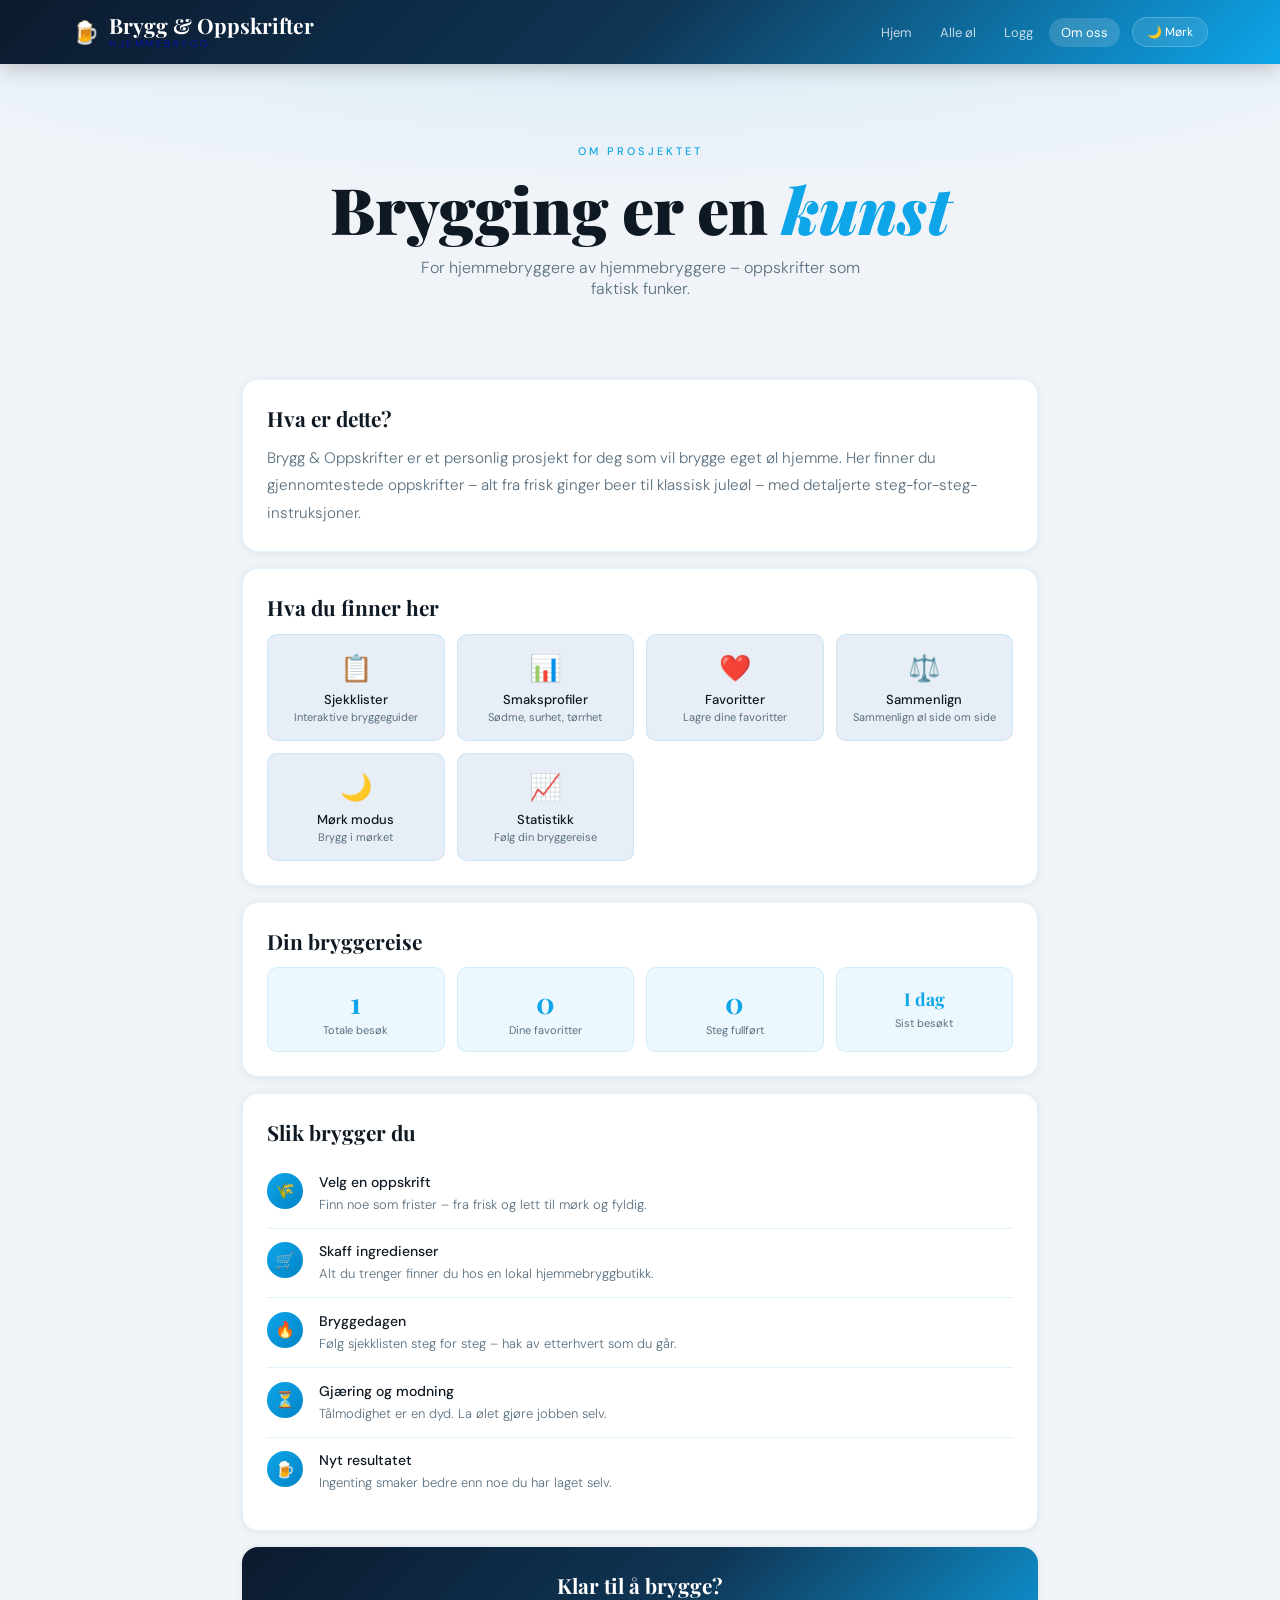
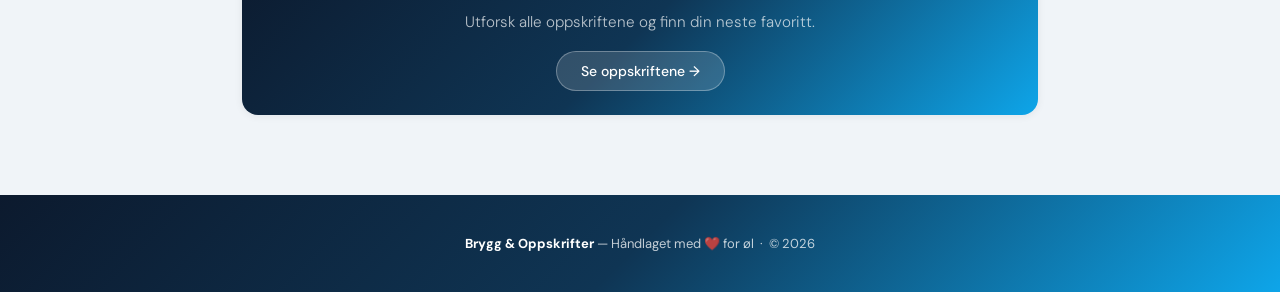
==== about.html @ 2ea3893e "første commit" ====
<!DOCTYPE html>
<html lang="no" data-theme="light">
<head>
  <meta charset="UTF-8" />
  <meta name="viewport" content="width=device-width, initial-scale=1.0" />
  <title>Om oss – Brygg & Oppskrifter</title>
  <link href="https://fonts.googleapis.com/css2?family=Playfair+Display:wght@700;900&family=DM+Sans:wght@300;400;500&display=swap" rel="stylesheet">
  <link rel="stylesheet" href="styles.css">
  <style>
    .about-main {
      max-width: 860px; margin: 0 auto; padding: 2rem 2rem 5rem;
      display: flex; flex-direction: column; gap: 16px;
    }
    .feature-grid {
      display: grid; grid-template-columns: repeat(auto-fit, minmax(160px, 1fr));
      gap: 12px; margin-top: .5rem;
    }
    .feature-item {
      background: var(--bg3); border: 1px solid var(--card-border);
      border-radius: var(--radius-sm); padding: 1rem; text-align: center;
      transition: transform .2s;
    }
    .feature-item:hover { transform: translateY(-2px); }
    .feature-icon { font-size: 26px; margin-bottom: .4rem; display: block; }
    .feature-label { font-size: 13px; font-weight: 500; }
    .feature-sub { font-size: 11px; color: var(--muted); margin-top: 2px; }

    .timeline { display: flex; flex-direction: column; margin-top: .5rem; }
    .tl-item { display: flex; gap: 1rem; padding: .85rem 0; }
    .tl-item + .tl-item { border-top: 1px solid var(--card-border); }
    .tl-dot {
      width: 36px; height: 36px; border-radius: 50%; flex-shrink: 0;
      background: linear-gradient(135deg, var(--accent), var(--accent2));
      display: flex; align-items: center; justify-content: center; font-size: 16px;
    }
    .tl-text strong { font-size: 14px; font-weight: 500; display: block; margin-bottom: 2px; }
    .tl-text span { font-size: 13px; color: var(--muted); line-height: 1.5; font-weight: 300; }

    .stats-row { display: flex; gap: 12px; flex-wrap: wrap; margin-top: .5rem; }
    .stat-chip {
      flex: 1; min-width: 100px; background: var(--tag-bg);
      border: 1px solid var(--card-border); border-radius: var(--radius-sm); padding: .9rem; text-align: center;
    }
    .stat-num { font-family: 'Playfair Display', serif; font-size: 1.8rem; font-weight: 700; color: var(--accent); }
    .stat-lab { font-size: 11px; color: var(--muted); margin-top: 2px; }

    .cta-card {
      background: var(--header-bg) !important; border: none !important;
      text-align: center;
    }
    .cta-card h2 { color: #fff !important; }
    .cta-card p { color: rgba(255,255,255,.7) !important; font-size: .95rem; font-weight: 300; }
    .cta-btn {
      display: inline-block; margin-top: 1.2rem;
      background: rgba(255,255,255,.15); border: 1.5px solid rgba(255,255,255,.3);
      color: #fff; text-decoration: none; padding: 10px 24px;
      border-radius: 30px; font-size: 14px; font-weight: 500; transition: all .2s;
    }
    .cta-btn:hover { background: rgba(255,255,255,.25); transform: translateY(-2px); }
  </style>
</head>
<body>

<header>
  <div class="header-inner">
    <a class="logo" href="index.html">
      <span class="logo-icon">🍺</span>
      <div>
        <div class="logo-text">Brygg &amp; Oppskrifter</div>
        <div class="logo-sub">Hjemmebrygg</div>
      </div>
    </a>
    <nav>
      <a href="index.html">Hjem</a>
      <a href="all-beers.html">Alle øl</a>
      <a href="brew-log.html">Logg</a>
      <a href="about.html" class="active">Om oss</a>
      <button class="theme-toggle" id="themeBtn">🌙 Mørk</button>
    </nav>
  </div>
</header>

<section class="hero">
  <span class="hero-eyebrow">Om prosjektet</span>
  <h1>Brygging er en <em>kunst</em></h1>
  <p>For hjemmebryggere av hjemmebryggere – oppskrifter som faktisk funker.</p>
</section>

<main class="about-main">

  <div class="card fade-up">
    <h2>Hva er dette?</h2>
    <p style="color:var(--muted);line-height:1.8;font-weight:300;font-size:.95rem">
      Brygg &amp; Oppskrifter er et personlig prosjekt for deg som vil brygge eget øl hjemme.
      Her finner du gjennomtestede oppskrifter – alt fra frisk ginger beer til klassisk juleøl –
      med detaljerte steg-for-steg-instruksjoner.
    </p>
  </div>

  <div class="card fade-up">
    <h2>Hva du finner her</h2>
    <div class="feature-grid">
      <div class="feature-item">
        <span class="feature-icon">📋</span>
        <div class="feature-label">Sjekklister</div>
        <div class="feature-sub">Interaktive bryggeguider</div>
      </div>
      <div class="feature-item">
        <span class="feature-icon">📊</span>
        <div class="feature-label">Smaksprofiler</div>
        <div class="feature-sub">Sødme, surhet, tørrhet</div>
      </div>
      <div class="feature-item">
        <span class="feature-icon">❤️</span>
        <div class="feature-label">Favoritter</div>
        <div class="feature-sub">Lagre dine favoritter</div>
      </div>
      <div class="feature-item">
        <span class="feature-icon">⚖️</span>
        <div class="feature-label">Sammenlign</div>
        <div class="feature-sub">Sammenlign øl side om side</div>
      </div>
      <div class="feature-item">
        <span class="feature-icon">🌙</span>
        <div class="feature-label">Mørk modus</div>
        <div class="feature-sub">Brygg i mørket</div>
      </div>
      <div class="feature-item">
        <span class="feature-icon">📈</span>
        <div class="feature-label">Statistikk</div>
        <div class="feature-sub">Følg din bryggereise</div>
      </div>
    </div>
  </div>

  <div class="card fade-up">
    <h2>Din bryggereise</h2>
    <div class="stats-row">
      <div class="stat-chip">
        <div class="stat-num" id="statVisits">—</div>
        <div class="stat-lab">Totale besøk</div>
      </div>
      <div class="stat-chip">
        <div class="stat-num" id="statFavs">—</div>
        <div class="stat-lab">Dine favoritter</div>
      </div>
      <div class="stat-chip">
        <div class="stat-num" id="statProgress">—</div>
        <div class="stat-lab">Steg fullført</div>
      </div>
      <div class="stat-chip">
        <div class="stat-num" id="statLastSeen" style="font-size:1.1rem;line-height:1.8">—</div>
        <div class="stat-lab">Sist besøkt</div>
      </div>
    </div>
  </div>

  <div class="card fade-up">
    <h2>Slik brygger du</h2>
    <div class="timeline">
      <div class="tl-item">
        <div class="tl-dot">🌾</div>
        <div class="tl-text">
          <strong>Velg en oppskrift</strong>
          <span>Finn noe som frister – fra frisk og lett til mørk og fyldig.</span>
        </div>
      </div>
      <div class="tl-item">
        <div class="tl-dot">🛒</div>
        <div class="tl-text">
          <strong>Skaff ingredienser</strong>
          <span>Alt du trenger finner du hos en lokal hjemmebryggbutikk.</span>
        </div>
      </div>
      <div class="tl-item">
        <div class="tl-dot">🔥</div>
        <div class="tl-text">
          <strong>Bryggedagen</strong>
          <span>Følg sjekklisten steg for steg – hak av etterhvert som du går.</span>
        </div>
      </div>
      <div class="tl-item">
        <div class="tl-dot">⏳</div>
        <div class="tl-text">
          <strong>Gjæring og modning</strong>
          <span>Tålmodighet er en dyd. La ølet gjøre jobben selv.</span>
        </div>
      </div>
      <div class="tl-item">
        <div class="tl-dot">🍺</div>
        <div class="tl-text">
          <strong>Nyt resultatet</strong>
          <span>Ingenting smaker bedre enn noe du har laget selv.</span>
        </div>
      </div>
    </div>
  </div>

  <div class="card cta-card fade-up">
    <h2>Klar til å brygge?</h2>
    <p>Utforsk alle oppskriftene og finn din neste favoritt.</p>
    <a href="index.html" class="cta-btn">Se oppskriftene →</a>
  </div>

</main>

<footer>
  <p><strong>Brygg &amp; Oppskrifter</strong> — Håndlaget med ❤️ for øl &nbsp;·&nbsp; &copy; 2026</p>
</footer>

<script>
function getCookie(k){const m=document.cookie.match(new RegExp('(?:^|; )'+k+'=([^;]*)'));return m?decodeURIComponent(m[1]):null;}
function setCookie(k,v,days=365){const d=new Date();d.setDate(d.getDate()+days);document.cookie=k+'='+encodeURIComponent(v)+';expires='+d.toUTCString()+';path=/;SameSite=Lax';}

const visits=parseInt(getCookie('brygg_visits')||'0')+1;
setCookie('brygg_visits',visits);
document.getElementById('statVisits').textContent=visits;

const favs=JSON.parse(localStorage.getItem('brygg_favs')||'[]');
document.getElementById('statFavs').textContent=favs.length;

// Count total completed checklist steps across all recipes
const keys=['brygg_check_ginger','brygg_check_ipa','brygg_check_stout','brygg_check_christmas'];
const totalDone=keys.reduce((sum,k)=>{
  const c=JSON.parse(localStorage.getItem(k)||'{}');
  return sum+Object.values(c).filter(Boolean).length;
},0);
document.getElementById('statProgress').textContent=totalDone;

const last=getCookie('brygg_last');
document.getElementById('statLastSeen').textContent=last||'I dag';
setCookie('brygg_last',new Date().toLocaleDateString('nb-NO'));

let dark=localStorage.getItem('brygg_dark')==='1';
function applyTheme(){document.documentElement.setAttribute('data-theme',dark?'dark':'light');document.getElementById('themeBtn').textContent=dark?'☀️ Lys':'🌙 Mørk';}
applyTheme();
document.getElementById('themeBtn').onclick=()=>{dark=!dark;localStorage.setItem('brygg_dark',dark?'1':'0');applyTheme();};
</script>
<button class="scroll-top" id="scrollTop" onclick="window.scrollTo({top:0,behavior:'smooth'})" title="Til toppen">↑</button>
<script>
(function(){
  const btn=document.getElementById("scrollTop");
  window.addEventListener("scroll",function(){btn.classList.toggle("show",window.scrollY>400);},{passive:true});
  const ro=new IntersectionObserver(function(es){es.forEach(function(e){if(e.isIntersecting){e.target.classList.add("visible");ro.unobserve(e.target);}});},{threshold:0.06});
  document.querySelectorAll(".reveal,.card,.beer-card,.stat-card").forEach(function(el){ro.observe(el);});
  document.addEventListener("keydown",function(e){
    if(e.key==="/"&&document.activeElement.tagName!=="INPUT"&&document.activeElement.tagName!=="TEXTAREA"){e.preventDefault();var s=document.getElementById("search");if(s)s.focus();}
    if(e.key==="Escape"){document.activeElement.blur();}
  });
})();
</script>
</body>
</html>
---- styles.css ----
/* ============================================
   Brygg & Oppskrifter — Global Styles
   ============================================ */

:root {
  --bg:           #f0f4f8;
  --bg2:          #ffffff;
  --bg3:          #e8eef5;
  --text:         #0f1923;
  --muted:        #5a7080;
  --accent:       #0ea5e9;
  --accent2:      #0284c7;
  --accent-deep:  #075985;
  --warm:         #f59e0b;
  --warm2:        #d97706;
  --success:      #10b981;
  --danger:       #ef4444;
  --card-border:  rgba(14, 165, 233, 0.12);
  --tag-bg:       rgba(14, 165, 233, 0.08);
  --tag-color:    #0369a1;
  --shadow-sm:    0 1px 8px rgba(15, 25, 35, 0.07);
  --shadow:       0 4px 24px rgba(15, 25, 35, 0.10);
  --shadow-lg:    0 12px 48px rgba(15, 25, 35, 0.14);
  --header-bg:    linear-gradient(135deg, #0c1a2e, #0f3554, #0ea5e9);
  --radius:       16px;
  --radius-sm:    10px;
  --radius-lg:    22px;
}

[data-theme="dark"] {
  --bg:           #080f18;
  --bg2:          #0d1829;
  --bg3:          #111f33;
  --text:         #e8f0f8;
  --muted:        #7a9ab5;
  --card-border:  rgba(14, 165, 233, 0.2);
  --tag-bg:       rgba(14, 165, 233, 0.12);
  --tag-color:    #38bdf8;
  --shadow-sm:    0 1px 8px rgba(0,0,0,.3);
  --shadow:       0 4px 24px rgba(0,0,0,.4);
  --shadow-lg:    0 12px 48px rgba(0,0,0,.5);
  --header-bg:    linear-gradient(135deg, #040810, #0a1e38, #0c3a5c);
}

* { box-sizing: border-box; margin: 0; padding: 0; }

body {
  font-family: 'DM Sans', sans-serif;
  background: var(--bg);
  color: var(--text);
  transition: background .3s, color .3s;
  min-height: 100vh;
  -webkit-font-smoothing: antialiased;
}

/* ---- HEADER ---- */
header {
  background: var(--header-bg);
  color: #fff;
  position: sticky; top: 0; z-index: 100;
  box-shadow: 0 2px 24px rgba(0,0,0,.25);
}
.header-inner {
  max-width: 1200px; margin: 0 auto;
  display: flex; align-items: center; justify-content: space-between;
  height: 64px; padding: 0 2rem;
}
.logo { display: flex; align-items: center; gap: 10px; text-decoration: none; }
.logo-icon { font-size: 22px; }
.logo-text {
  font-family: 'Playfair Display', serif;
  font-size: 21px; font-weight: 700; color: #fff; line-height: 1.1;
}
.logo-sub { font-size: 10px; opacity: .55; letter-spacing: 2.5px; text-transform: uppercase; }
nav { display: flex; align-items: center; gap: 4px; }
nav a {
  color: rgba(255,255,255,.75); text-decoration: none;
  font-size: 13px; font-weight: 400; padding: 6px 12px;
  border-radius: 20px; transition: all .2s;
}
nav a:hover, nav a.active { background: rgba(255,255,255,.15); color: #fff; }
.theme-toggle {
  background: rgba(255,255,255,.1); border: 1px solid rgba(255,255,255,.2);
  color: #fff; cursor: pointer; padding: 6px 14px;
  border-radius: 20px; font-size: 12px; font-family: 'DM Sans', sans-serif;
  margin-left: 8px; transition: all .2s;
}
.theme-toggle:hover { background: rgba(255,255,255,.2); }
.visit-pill {
  background: rgba(255,255,255,.08); border: 1px solid rgba(255,255,255,.18);
  color: rgba(255,255,255,.75); font-size: 11px; padding: 4px 10px;
  border-radius: 20px; margin-left: 6px;
}

/* ---- HERO ---- */
.hero {
  padding: 5rem 2rem 3rem; text-align: center; position: relative; overflow: hidden;
}
.hero::before {
  content: ''; position: absolute; inset: 0;
  background: radial-gradient(ellipse 70% 50% at 50% 0%, rgba(14,165,233,.07), transparent);
}
.hero-eyebrow {
  font-size: 11px; font-weight: 500; letter-spacing: 3px;
  text-transform: uppercase; color: var(--accent); margin-bottom: 1rem; display: block;
}
.hero h1 {
  font-family: 'Playfair Display', serif;
  font-size: clamp(2.2rem, 5vw, 4rem); font-weight: 900; line-height: 1.1;
  margin-bottom: .8rem;
}
.hero h1 em { color: var(--accent); font-style: italic; }
.hero p { font-size: 1rem; color: var(--muted); max-width: 480px; margin: 0 auto; font-weight: 300; }

/* ---- CARDS ---- */
.card {
  background: var(--bg2); border: 1px solid var(--card-border);
  border-radius: var(--radius); padding: 1.5rem;
  box-shadow: var(--shadow-sm); transition: transform .25s, box-shadow .25s;
}
.card:hover { transform: translateY(-3px); box-shadow: var(--shadow); }
.card h2 {
  font-family: 'Playfair Display', serif; font-size: 1.3rem;
  font-weight: 700; margin-bottom: .8rem;
}

/* ---- TAGS ---- */
.tag {
  font-size: 11px; font-weight: 500; padding: 3px 9px;
  border-radius: 20px; background: var(--tag-bg); color: var(--tag-color);
  display: inline-block;
}

/* ---- FLAVOR BARS ---- */
.flavor-row { display: flex; align-items: center; gap: 8px; margin-bottom: 5px; }
.flavor-label { font-size: 12px; color: var(--muted); width: 60px; flex-shrink: 0; }
.flavor-bar-wrap { flex: 1; height: 5px; background: var(--bg3); border-radius: 3px; overflow: hidden; }
.flavor-bar { height: 100%; border-radius: 3px; background: linear-gradient(90deg, var(--accent), var(--warm)); transition: width .6s cubic-bezier(.34,1.2,.64,1); }

/* ---- PROGRESS BAR ---- */
.progress-wrap {
  background: var(--bg3); border-radius: 30px; height: 8px; overflow: hidden; margin-bottom: 1rem;
}
.progress-fill {
  height: 100%; border-radius: 30px;
  background: linear-gradient(90deg, var(--accent), var(--success));
  transition: width .4s ease; width: 0%;
}

/* ---- CHECKLIST ---- */
.check-item {
  display: flex; align-items: flex-start; gap: 12px;
  padding: .7rem .8rem; border-radius: var(--radius-sm);
  transition: background .15s; cursor: pointer;
}
.check-item:hover { background: var(--bg3); }
.check-item.done { opacity: .55; }
.check-item.done .check-text { text-decoration: line-through; }
.check-box {
  width: 22px; height: 22px; flex-shrink: 0; margin-top: 1px;
  border-radius: 6px; border: 2px solid var(--card-border);
  background: var(--bg2); display: flex; align-items: center; justify-content: center;
  transition: all .2s; font-size: 13px;
}
.check-item.done .check-box {
  background: var(--success); border-color: var(--success); color: #fff;
}
.check-text { font-size: 14px; color: var(--text); line-height: 1.5; font-weight: 300; }

/* ---- STATS ---- */
.stat-card {
  background: var(--tag-bg); border: 1px solid var(--card-border);
  border-radius: var(--radius-sm); padding: 1rem; text-align: center;
  transition: transform .2s;
}
.stat-card:hover { transform: translateY(-2px); }
.stat-val { font-family: 'Playfair Display', serif; font-size: 2rem; font-weight: 700; color: var(--accent); line-height: 1; }
.stat-label { font-size: 11px; color: var(--muted); margin-top: 4px; }

/* ---- CONTROLS ---- */
.controls { display: flex; flex-wrap: wrap; gap: 10px; align-items: center; }
.search-wrap { position: relative; flex: 1; min-width: 200px; }
.search-wrap input {
  width: 100%; padding: 10px 16px 10px 40px;
  border: 1.5px solid var(--card-border); border-radius: 50px;
  background: var(--bg2); font-family: 'DM Sans', sans-serif;
  font-size: 14px; color: var(--text); outline: none; transition: border-color .2s;
}
.search-wrap input:focus { border-color: var(--accent); }
.search-wrap::before {
  content: '⌕'; position: absolute; left: 14px; top: 50%;
  transform: translateY(-50%); font-size: 18px; color: var(--muted); pointer-events: none;
}
.controls select {
  padding: 10px 16px; border: 1.5px solid var(--card-border);
  border-radius: 50px; background: var(--bg2);
  font-family: 'DM Sans', sans-serif; font-size: 13px; color: var(--text);
  cursor: pointer; outline: none;
}
.tag-btn {
  padding: 7px 15px; border-radius: 20px; cursor: pointer;
  font-size: 12px; font-weight: 500; border: 1.5px solid var(--card-border);
  background: var(--bg2); color: var(--muted); transition: all .2s;
  font-family: 'DM Sans', sans-serif;
}
.tag-btn.active { background: var(--accent); color: #fff; border-color: var(--accent); }
.fav-toggle {
  padding: 7px 15px; border-radius: 20px; cursor: pointer;
  font-size: 12px; font-weight: 500; border: 1.5px solid var(--card-border);
  background: var(--bg2); color: var(--muted); transition: all .2s;
  font-family: 'DM Sans', sans-serif;
}
.fav-toggle.on { background: var(--danger); color: #fff; border-color: var(--danger); }

/* ---- BEER CARD (index/all-beers) ---- */
.beer-card {
  background: var(--bg2); border: 1px solid var(--card-border);
  border-radius: var(--radius-lg); overflow: hidden;
  box-shadow: var(--shadow-sm); transition: transform .25s, box-shadow .25s;
}
.beer-card:hover { transform: translateY(-6px); box-shadow: var(--shadow-lg); }
.card-img-wrap { position: relative; height: 200px; overflow: hidden; background: #c8dde8; }
.card-img-wrap img { width: 100%; height: 100%; object-fit: cover; transition: transform .4s; }
.beer-card:hover .card-img-wrap img { transform: scale(1.06); }
.card-img-placeholder { width: 100%; height: 100%; display: flex; align-items: center; justify-content: center; font-size: 60px; }
.card-abv {
  position: absolute; top: 12px; right: 12px;
  background: rgba(0,0,0,.5); backdrop-filter: blur(6px);
  color: #fff; font-size: 12px; font-weight: 500; padding: 4px 10px; border-radius: 20px;
}
.card-fav {
  position: absolute; top: 10px; left: 12px;
  background: rgba(0,0,0,.35); backdrop-filter: blur(6px);
  border: none; cursor: pointer; font-size: 17px;
  width: 34px; height: 34px; border-radius: 50%;
  display: flex; align-items: center; justify-content: center;
  transition: transform .2s, background .2s;
}
.card-fav:hover { transform: scale(1.2); }
.card-body { padding: 1.2rem; }
.card-title { font-family: 'Playfair Display', serif; font-size: 1.15rem; font-weight: 700; margin-bottom: .3rem; }
.card-desc { font-size: 13px; color: var(--muted); margin-bottom: .8rem; line-height: 1.5; font-weight: 300; }
.card-cta {
  display: block; margin-top: 1rem; background: var(--accent); color: #fff;
  text-align: center; padding: 10px; border-radius: 12px;
  text-decoration: none; font-size: 13px; font-weight: 500;
  transition: background .2s, transform .1s;
}
.card-cta:hover { background: var(--accent2); transform: translateY(-1px); }

/* ---- TOAST ---- */
.toast {
  position: fixed; bottom: 24px; left: 50%; transform: translateX(-50%) translateY(80px);
  background: var(--text); color: var(--bg);
  padding: 10px 20px; border-radius: 30px; font-size: 13px;
  box-shadow: var(--shadow-lg); z-index: 9999;
  transition: transform .3s cubic-bezier(.34,1.56,.64,1); pointer-events: none;
}
.toast.show { transform: translateX(-50%) translateY(0); }

/* ---- RECIPE PAGE ---- */
.recipe-hero {
  padding: 4rem 2rem 2.5rem; text-align: center; position: relative; overflow: hidden;
}
.recipe-hero::before {
  content: ''; position: absolute; inset: 0;
  background: radial-gradient(ellipse 70% 50% at 50% 0%, rgba(14,165,233,.06), transparent);
}
.recipe-emoji { font-size: 3.5rem; display: block; margin-bottom: .5rem; }
.recipe-hero h1 {
  font-family: 'Playfair Display', serif;
  font-size: clamp(2rem, 4vw, 3rem); font-weight: 900; margin-bottom: .5rem;
}
.recipe-hero p { font-size: .95rem; color: var(--muted); font-weight: 300; }

.recipe-grid {
  max-width: 900px; margin: 0 auto; padding: 0 2rem 5rem;
  display: flex; flex-direction: column; gap: 16px;
}

.kv-grid { display: grid; grid-template-columns: repeat(3, 1fr); gap: 10px; }
.kv-chip {
  background: var(--bg3); border-radius: var(--radius-sm); padding: .75rem;
  text-align: center; border: 1px solid var(--card-border);
}
.kv-val { font-family: 'Playfair Display', serif; font-size: 1.3rem; font-weight: 700; color: var(--accent); }
.kv-label { font-size: 11px; color: var(--muted); margin-top: 2px; }

.ing-item {
  display: flex; align-items: center; gap: 10px;
  padding: .55rem .5rem; border-radius: 8px; font-size: 14px; font-weight: 300;
  transition: background .15s;
}
.ing-item:hover { background: var(--bg3); }
.ing-icon { font-size: 18px; width: 28px; text-align: center; flex-shrink: 0; }
.ing-name { color: var(--text); }
.ing-amount { margin-left: auto; font-weight: 500; color: var(--accent); font-size: 13px; }

.complete-banner {
  display: none; background: linear-gradient(135deg, var(--accent), var(--success));
  color: #fff; border-radius: var(--radius); padding: 1.5rem;
  text-align: center; animation: popIn .4s cubic-bezier(.34,1.56,.64,1);
}
.complete-banner.show { display: block; }
@keyframes popIn { from { transform: scale(.8); opacity: 0; } to { transform: scale(1); opacity: 1; } }

.back-link {
  display: inline-flex; align-items: center; gap: 6px;
  color: var(--accent); text-decoration: none; font-size: 13px; font-weight: 500;
  margin-bottom: 1.5rem; transition: gap .2s;
}
.back-link:hover { gap: 10px; }

.sensory-grid { display: grid; grid-template-columns: 1fr 1fr; gap: 10px; }
.sensory-item {
  background: var(--bg3); border-radius: var(--radius-sm); padding: .8rem;
  border: 1px solid var(--card-border);
}
.sensory-key { font-size: 11px; color: var(--muted); margin-bottom: 2px; }
.sensory-val { font-size: 14px; font-weight: 500; }

.tip-item {
  display: flex; align-items: flex-start; gap: 10px;
  padding: .6rem .5rem; border-radius: 8px; font-size: 14px; font-weight: 300;
  transition: background .15s;
}
.tip-item:hover { background: var(--bg3); }
.tip-icon { font-size: 18px; flex-shrink: 0; }

/* ---- FOOTER ---- */
footer {
  background: var(--header-bg); color: rgba(255,255,255,.75);
  text-align: center; padding: 2.5rem; font-size: 13px;
}
footer strong { color: #fff; }

/* ---- ANIMATIONS ---- */
@keyframes fadeUp { from { opacity: 0; transform: translateY(18px); } to { opacity: 1; transform: translateY(0); } }
.fade-up { animation: fadeUp .4s ease both; }
.fade-up:nth-child(2) { animation-delay: .07s; }
.fade-up:nth-child(3) { animation-delay: .14s; }
.fade-up:nth-child(4) { animation-delay: .21s; }
.fade-up:nth-child(5) { animation-delay: .28s; }
.fade-up:nth-child(6) { animation-delay: .35s; }

/* ---- SCROLL REVEAL (IntersectionObserver) ---- */
.reveal {
  opacity: 0; transform: translateY(22px);
  transition: opacity .45s ease, transform .45s ease;
}
.reveal.visible { opacity: 1; transform: translateY(0); }
.reveal-delay-1 { transition-delay: .05s; }
.reveal-delay-2 { transition-delay: .12s; }
.reveal-delay-3 { transition-delay: .19s; }

/* ---- KEYBOARD HINT ---- */
.kbd-hint {
  display: inline-flex; align-items: center; gap: 4px;
  font-size: 11px; color: var(--muted);
}
.kbd {
  background: var(--bg3); border: 1px solid var(--card-border);
  border-radius: 4px; padding: 1px 5px; font-size: 11px;
  font-family: 'DM Sans', monospace; color: var(--muted);
}

/* ---- SCROLL TO TOP ---- */
.scroll-top {
  position: fixed; bottom: 28px; right: 24px;
  width: 40px; height: 40px; border-radius: 50%;
  background: var(--accent); color: #fff; border: none;
  cursor: pointer; font-size: 18px;
  display: flex; align-items: center; justify-content: center;
  box-shadow: var(--shadow); transition: all .3s;
  opacity: 0; pointer-events: none; z-index: 90;
}
.scroll-top.show { opacity: 1; pointer-events: auto; }
.scroll-top:hover { background: var(--accent2); transform: translateY(-3px); }

/* ---- RESPONSIVE ---- */
@media (max-width: 640px) {
  .header-inner { padding: 0 1rem; }
  .logo-sub { display: none; }
  nav a { padding: 5px 8px; font-size: 12px; }
  .kv-grid { grid-template-columns: repeat(2, 1fr); }
  .sensory-grid { grid-template-columns: 1fr; }
}
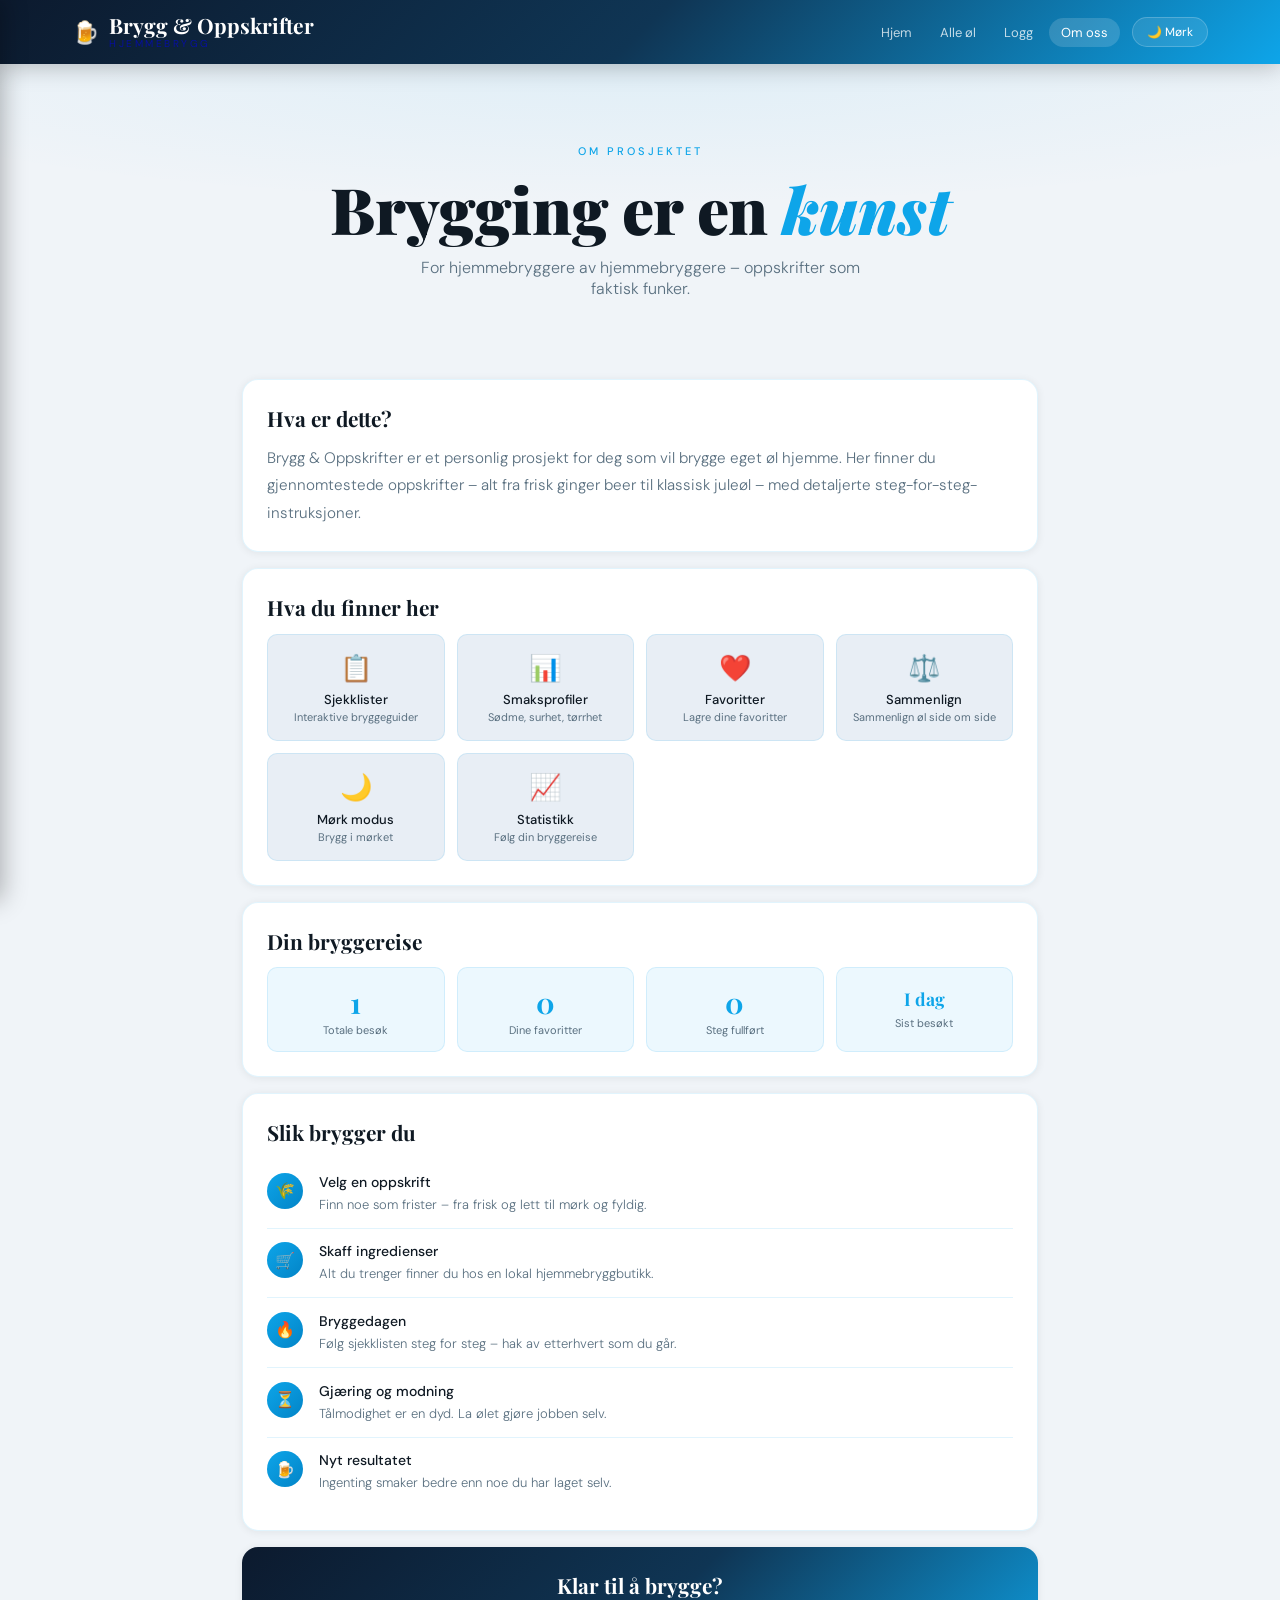
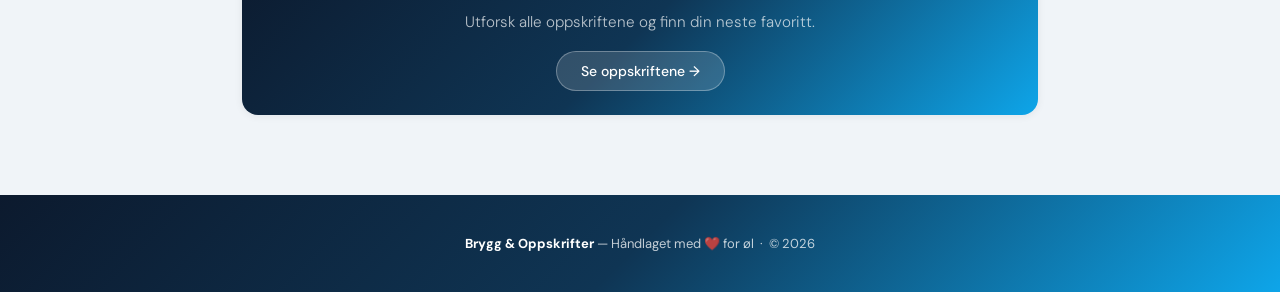
==== commit bbcd9683: "ny endring" ====
--- a/about.html
+++ b/about.html
@@ -63,6 +63,7 @@
 
 <header>
   <div class="header-inner">
+    <button class="hamburger-btn" id="hamburgerBtn">☰</button>
     <a class="logo" href="index.html">
       <span class="logo-icon">🍺</span>
       <div>
@@ -80,6 +81,17 @@
   </div>
 </header>
 
+<div class="menu-overlay" id="menuOverlay"></div>
+<div class="side-menu" id="sideMenu">
+  <nav>
+    <a href="index.html">Hjem</a>
+    <a href="all-beers.html">Alle øl</a>
+    <a href="brew-log.html">Logg</a>
+    <a href="about.html" class="active">Om oss</a>
+    <button class="theme-toggle" id="themeBtnMobile">🌙 Mørk</button>
+  </nav>
+</div>
+
 <section class="hero">
   <span class="hero-eyebrow">Om prosjektet</span>
   <h1>Brygging er en <em>kunst</em></h1>
@@ -232,9 +244,24 @@
 setCookie('brygg_last',new Date().toLocaleDateString('nb-NO'));
 
 let dark=localStorage.getItem('brygg_dark')==='1';
-function applyTheme(){document.documentElement.setAttribute('data-theme',dark?'dark':'light');document.getElementById('themeBtn').textContent=dark?'☀️ Lys':'🌙 Mørk';}
+function applyTheme(){document.documentElement.setAttribute('data-theme',dark?'dark':'light');document.getElementById('themeBtn').textContent=dark?'☀️ Lys':'🌙 Mørk';if(document.getElementById('themeBtnMobile'))document.getElementById('themeBtnMobile').textContent=dark?'☀️ Lys':'🌙 Mørk';}
 applyTheme();
 document.getElementById('themeBtn').onclick=()=>{dark=!dark;localStorage.setItem('brygg_dark',dark?'1':'0');applyTheme();};
+if(document.getElementById('themeBtnMobile'))document.getElementById('themeBtnMobile').onclick=()=>{dark=!dark;localStorage.setItem('brygg_dark',dark?'1':'0');applyTheme();};
+
+// ---- HAMBURGER MENU ----
+const hamburger = document.getElementById('hamburgerBtn');
+const sideMenu = document.getElementById('sideMenu');
+const menuOverlay = document.getElementById('menuOverlay');
+function toggleMenu(){
+  sideMenu.classList.toggle('open');
+  menuOverlay.classList.toggle('open');
+}
+hamburger.addEventListener('click', toggleMenu);
+menuOverlay.addEventListener('click', toggleMenu);
+document.querySelectorAll('#sideMenu nav a').forEach(link => {
+  link.addEventListener('click', toggleMenu);
+});
 </script>
 <button class="scroll-top" id="scrollTop" onclick="window.scrollTo({top:0,behavior:'smooth'})" title="Til toppen">↑</button>
 <script>
--- a/styles.css
+++ b/styles.css
@@ -375,6 +375,94 @@
   opacity: 0; pointer-events: none; z-index: 90;
 }
 .scroll-top.show { opacity: 1; pointer-events: auto; }
+/* ---- HAMBURGER MENU ---- */
+.hamburger-btn {
+  display: none;
+  background: none;
+  border: none;
+  color: #fff;
+  font-size: 24px;
+  cursor: pointer;
+  padding: 8px;
+  transition: all .3s;
+  z-index: 1001;
+}
+.hamburger-btn:hover { transform: scale(1.1); }
+
+.side-menu {
+  position: fixed;
+  left: 0;
+  top: 0;
+  height: 100vh;
+  width: 280px;
+  background: var(--header-bg);
+  color: #fff;
+  transform: translateX(-100%);
+  transition: transform .4s cubic-bezier(.34, 1.2, .64, 1);
+  z-index: 999;
+  padding: 80px 0 2rem 0;
+  overflow-y: auto;
+  box-shadow: 2px 0 24px rgba(0, 0, 0, .3);
+}
+
+.side-menu.open {
+  transform: translateX(0);
+}
+
+.menu-overlay {
+  position: fixed;
+  inset: 0;
+  background: rgba(0, 0, 0, 0);
+  opacity: 0;
+  pointer-events: none;
+  transition: opacity .4s;
+  z-index: 998;
+}
+
+.menu-overlay.open {
+  background: rgba(0, 0, 0, .5);
+  opacity: 1;
+  pointer-events: auto;
+}
+
+.side-menu nav {
+  display: flex;
+  flex-direction: column;
+  gap: 0;
+}
+
+.side-menu nav a {
+  color: rgba(255, 255, 255, .8);
+  padding: 14px 24px;
+  border-radius: 0;
+  text-decoration: none;
+  font-size: 15px;
+  font-weight: 400;
+  border-left: 3px solid transparent;
+  transition: all .2s;
+  display: block;
+}
+
+.side-menu nav a:hover,
+.side-menu nav a.active {
+  background: rgba(255, 255, 255, .1);
+  color: #fff;
+  border-left-color: #fff;
+  padding-left: 20px;
+}
+
+.side-menu .theme-toggle {
+  margin: 16px 24px;
+  width: calc(100% - 48px);
+  text-align: left;
+  background: rgba(255, 255, 255, .1);
+  border: 1px solid rgba(255, 255, 255, .2);
+}
+
+.side-menu .theme-toggle:hover {
+  background: rgba(255, 255, 255, .2);
+}
+
 .scroll-top:hover { background: var(--accent2); transform: translateY(-3px); }
 
 /* ---- RESPONSIVE ---- */
@@ -384,4 +472,7 @@
   nav a { padding: 5px 8px; font-size: 12px; }
   .kv-grid { grid-template-columns: repeat(2, 1fr); }
   .sensory-grid { grid-template-columns: 1fr; }
+  
+  .hamburger-btn { display: block; order: 1; }
+  nav { display: none; }
 }
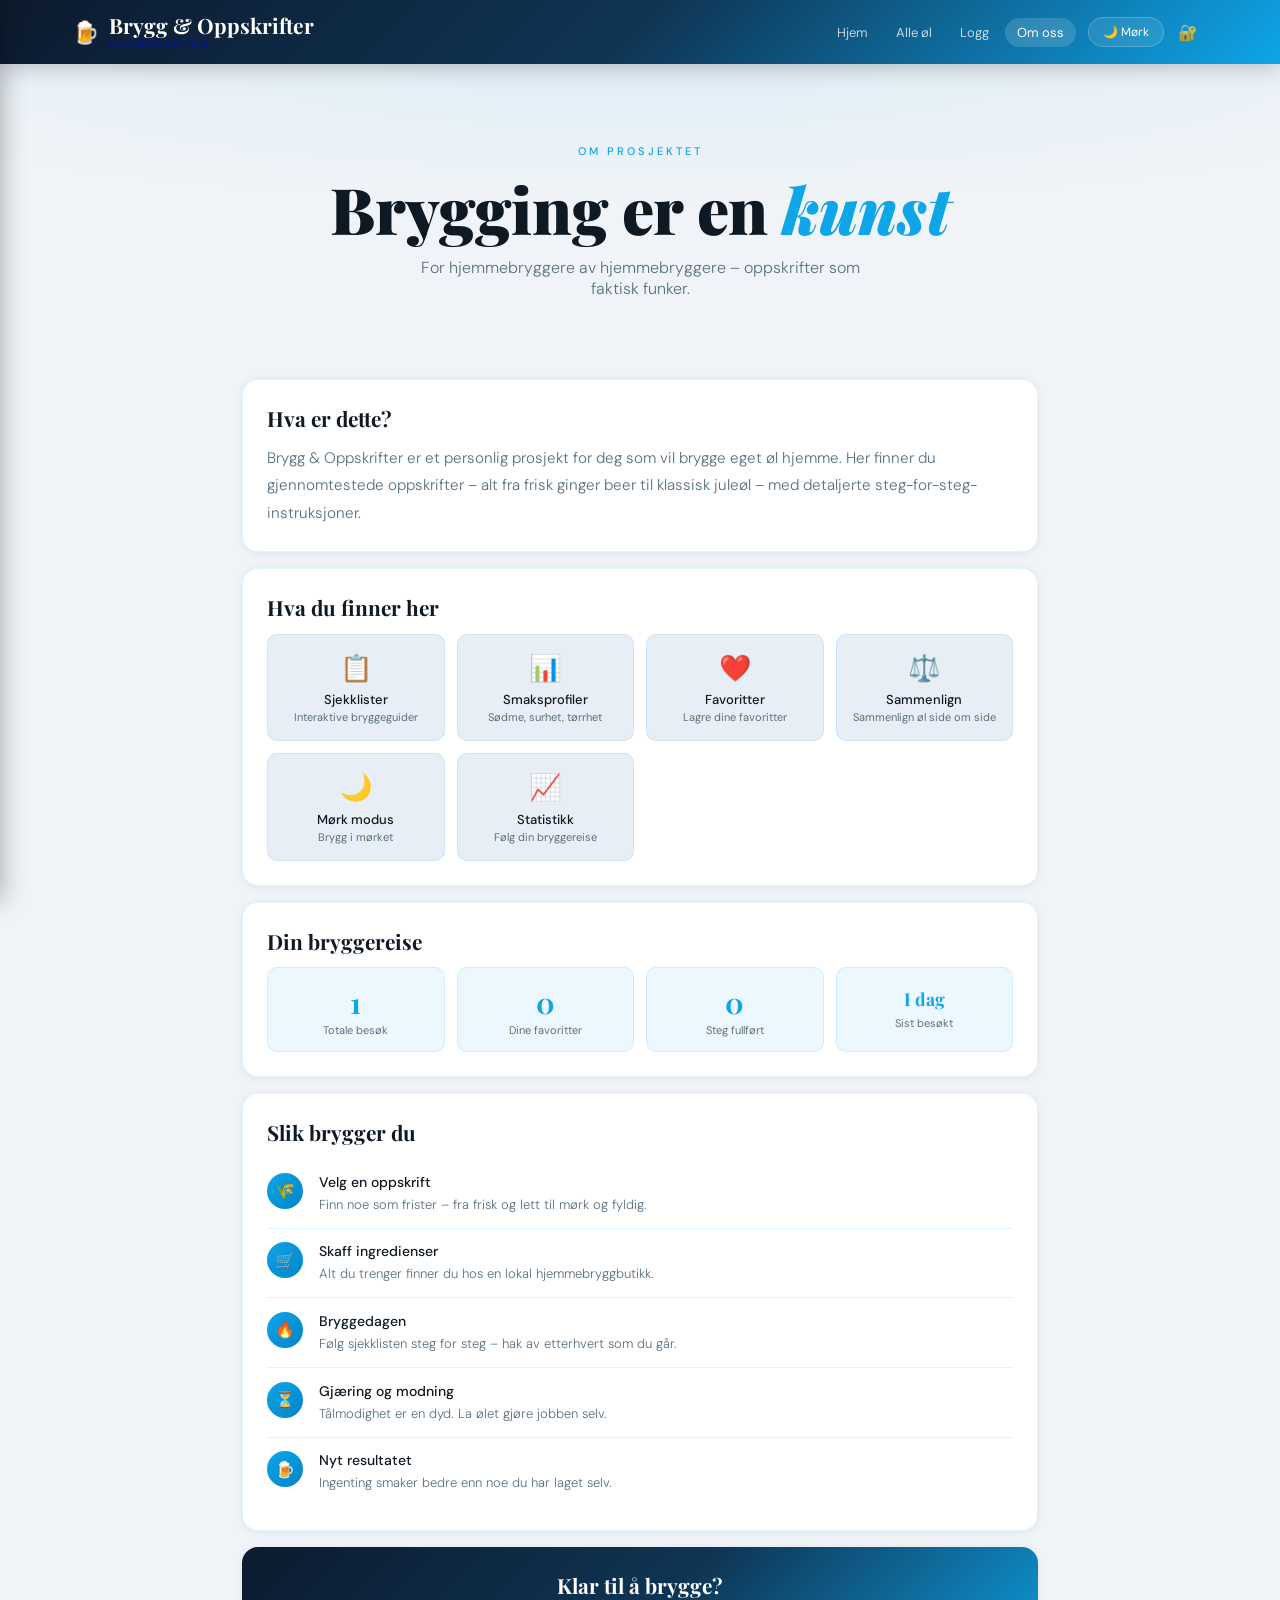
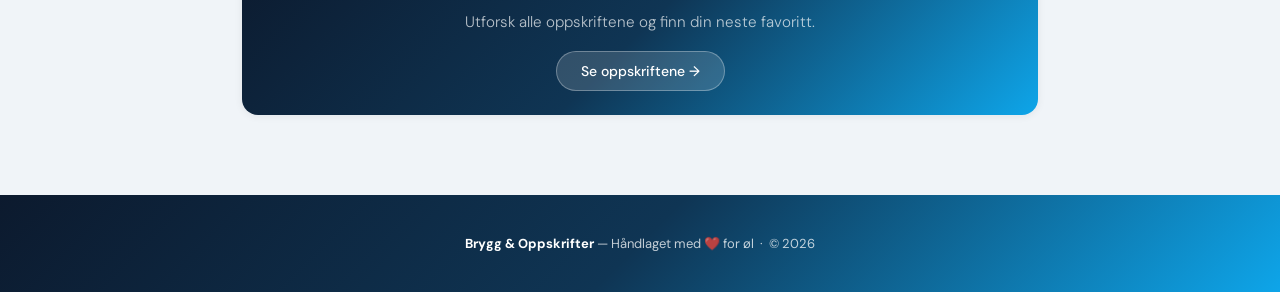
==== commit 7ab7075b: "Add password-protected admin panel with dashboard" ====
--- a/about.html
+++ b/about.html
@@ -77,6 +77,7 @@
       <a href="brew-log.html">Logg</a>
       <a href="about.html" class="active">Om oss</a>
       <button class="theme-toggle" id="themeBtn">🌙 Mørk</button>
+      <a href="admin.html" style="font-size:16px;padding:6px 10px" title="Admin Panel">🔐</a>
     </nav>
   </div>
 </header>
--- a/styles.css
+++ b/styles.css
@@ -266,6 +266,25 @@
   content: ''; position: absolute; inset: 0;
   background: radial-gradient(ellipse 70% 50% at 50% 0%, rgba(14,165,233,.06), transparent);
 }
+/* Light mode adjustments for recipe hero */
+[data-theme="light"] .recipe-hero {
+  background: linear-gradient(135deg, rgba(14,165,233,.08) 0%, rgba(59,130,246,.04) 100%);
+}
+[data-theme="light"] .recipe-hero .hero-info-time {
+  color: rgba(0,0,0,.85) !important;
+  text-shadow: 0 1px 3px rgba(255,255,255,.8), 0 3px 8px rgba(0,0,0,.15) !important;
+  font-weight: 500;
+}
+[data-theme="light"] .recipe-hero .print-btn {
+  color: rgba(0,0,0,.88) !important;
+  background: rgba(59,130,246,.12) !important;
+  border: 1px solid rgba(59,130,246,.25) !important;
+  text-shadow: none;
+  font-weight: 500;
+}
+[data-theme="light"] .recipe-hero .print-btn:hover {
+  background: rgba(59,130,246,.18) !important;
+}
 .recipe-emoji { font-size: 3.5rem; display: block; margin-bottom: .5rem; }
 .recipe-hero h1 {
   font-family: 'Playfair Display', serif;
